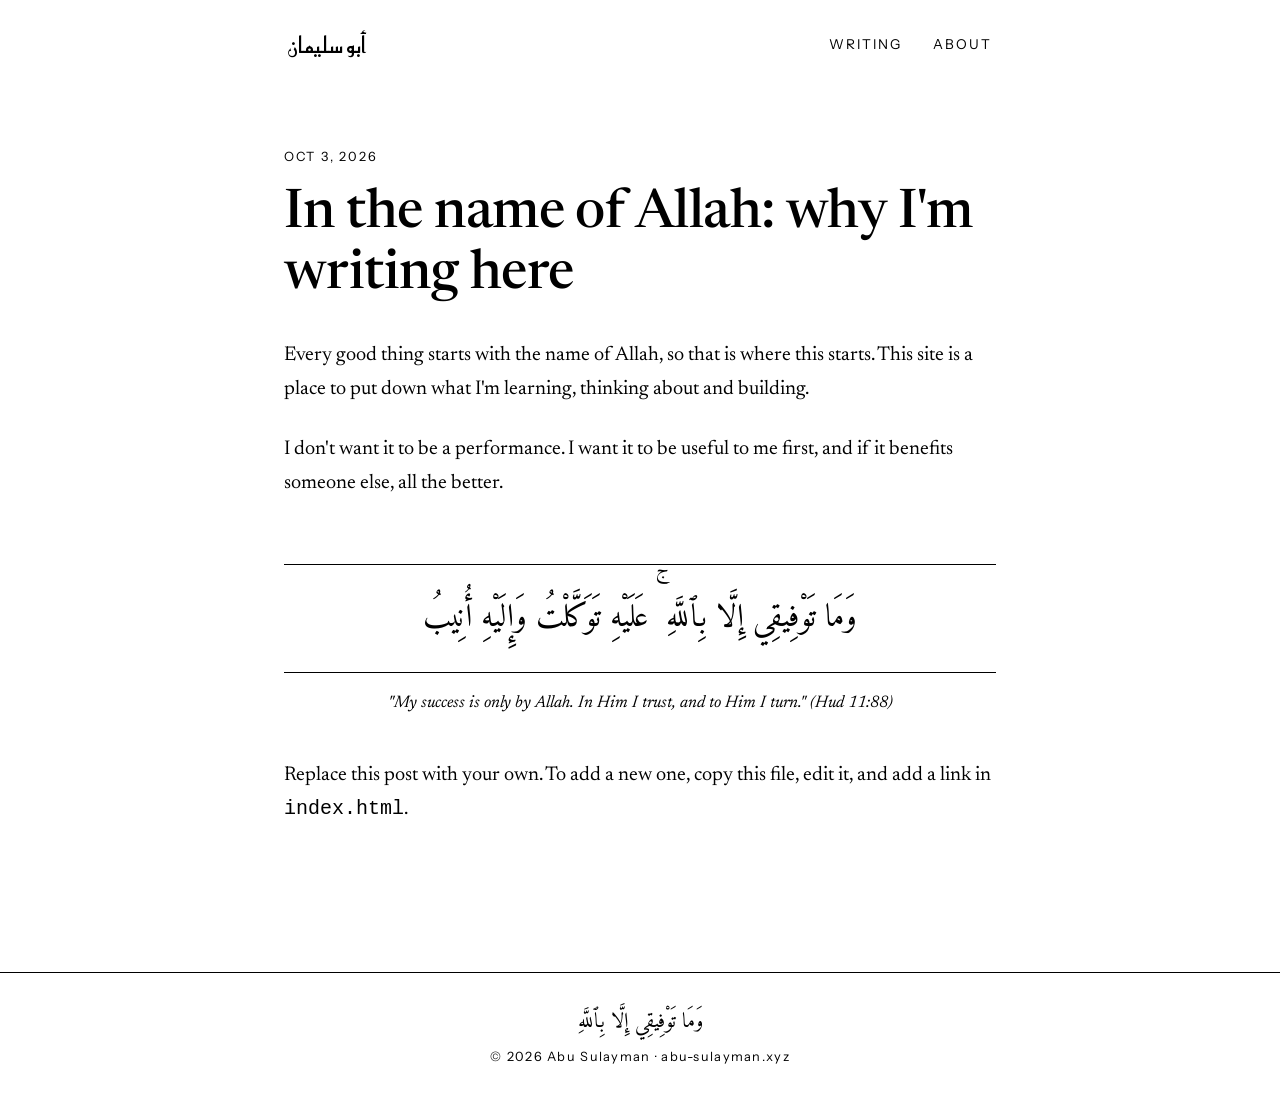
==== posts/bismillah.html @ ead011e1 "Initial site" ====
<!doctype html>
<html lang="en">
<head>
  <meta charset="utf-8">
  <meta name="viewport" content="width=device-width, initial-scale=1">
  <title>In the name of Allah: why I'm writing here · Abu Sulayman</title>
  <link rel="icon" href="../favicon.svg" type="image/svg+xml">
  <link rel="preconnect" href="https://fonts.googleapis.com">
  <link rel="preconnect" href="https://fonts.gstatic.com" crossorigin>
  <link href="https://fonts.googleapis.com/css2?family=Amiri:wght@400;700&family=Aref+Ruqaa:wght@400;700&family=Instrument+Sans:wght@400;500&family=Newsreader:ital,opsz,wght@0,6..72,400;0,6..72,500;1,6..72,400&family=Reem+Kufi:wght@400;700&display=swap" rel="stylesheet">
  <link rel="stylesheet" href="../style.css">
</head>
<body>
  <div class="wrap">
    <nav class="nav">
      <a class="brand" href="../">أبو سليمان</a>
      <ul>
        <li><a href="../#writing">Writing</a></li>
        <li><a href="../#about">About</a></li>
      </ul>
    </nav>
  </div>

  <main class="wrap">
    <article>
      <p class="meta">Oct 3, 2026</p>
      <h1>In the name of Allah: why I'm writing here</h1>

      <p>Every good thing starts with the name of Allah, so that is where this starts. This site is a place to put down what I'm learning, thinking about and building.</p>

      <p>I don't want it to be a performance. I want it to be useful to me first, and if it benefits someone else, all the better.</p>

      <p class="ayah" lang="ar">وَمَا تَوْفِيقِي إِلَّا بِٱللَّهِ ۚ عَلَيْهِ تَوَكَّلْتُ وَإِلَيْهِ أُنِيبُ</p>
      <p class="ayah-tr">"My success is only by Allah. In Him I trust, and to Him I turn." (Hud 11:88)</p>

      <p style="margin-top:2em">Replace this post with your own. To add a new one, copy this file, edit it, and add a link in <code>index.html</code>.</p>
    </article>
  </main>

  <footer>
    <span class="ar" lang="ar">وَمَا تَوْفِيقِي إِلَّا بِٱللَّهِ</span>
    © 2026 Abu Sulayman · abu-sulayman.xyz
  </footer>
</body>
</html>
---- style.css ----
:root {
  --ink: #000;
  --paper: #fff;
  --rule: 1px solid #000;
  --serif: "Newsreader", Georgia, serif;
  --sans: "Instrument Sans", system-ui, sans-serif;
  --kufi: "Reem Kufi", "Amiri", serif;
  --ruqaa: "Aref Ruqaa", "Amiri", serif;
  --naskh: "Amiri", serif;
}

* { box-sizing: border-box; margin: 0; padding: 0; }

html { background: var(--paper); color: var(--ink); }

body {
  font-family: var(--serif);
  font-size: 1.25rem;
  line-height: 1.7;
  background: var(--paper);
  color: var(--ink);
  -webkit-font-smoothing: antialiased;
}

a { color: inherit; text-decoration-thickness: 1px; text-underline-offset: 4px; }
a:hover { background: var(--ink); color: var(--paper); text-decoration: none; }

::selection { background: var(--ink); color: var(--paper); }

.wrap { max-width: 760px; margin: 0 auto; padding: 0 24px; }

/* ---------- nav ---------- */
.nav {
  display: flex; justify-content: space-between; align-items: center;
  padding: 24px 0; font-family: var(--sans); font-size: .85rem;
  letter-spacing: .14em; text-transform: uppercase;
}
.nav a { text-decoration: none; padding: 2px 4px; }
.nav .brand { font-family: var(--kufi); font-size: 1.4rem; letter-spacing: 0; text-transform: none; }
.nav ul { display: flex; gap: 24px; list-style: none; }

/* ---------- hero ---------- */
.hero {
  border-top: var(--rule); border-bottom: var(--rule);
  text-align: center; padding: 72px 24px 80px; position: relative;
}
.hero::before, .hero::after {
  content: ""; position: absolute; left: 0; right: 0; height: 5px;
  border-top: var(--rule); border-bottom: var(--rule);
}
.hero::before { top: 6px; }
.hero::after { bottom: 6px; }

.bismillah {
  font-family: var(--ruqaa); font-size: clamp(1.6rem, 4vw, 2.4rem);
  line-height: 1.6; margin-bottom: 40px;
}
.star { width: 64px; height: 64px; display: block; margin: 0 auto 28px; }
.name-ar {
  font-family: var(--kufi); font-weight: 700;
  font-size: clamp(4.5rem, 17vw, 11rem); line-height: 1.15;
}
.name-en {
  font-family: var(--sans); font-size: .9rem; letter-spacing: .5em;
  text-transform: uppercase; margin-top: 28px; padding-left: .5em;
}
.tagline {
  font-family: var(--naskh); font-size: 1.7rem; margin-top: 36px; line-height: 1.8;
}
.tagline small {
  display: block; font-family: var(--serif); font-style: italic;
  font-size: 1.05rem; margin-top: 2px;
}

/* ---------- sections ---------- */
section { padding: 72px 0 8px; }
.label {
  font-family: var(--sans); font-size: .75rem; letter-spacing: .25em;
  text-transform: uppercase; padding-bottom: 12px; border-bottom: var(--rule);
  display: flex; justify-content: space-between;
}
.label .ar { font-family: var(--naskh); font-size: 1.2rem; letter-spacing: 0; text-transform: none; }

.post-list { list-style: none; }
.post-list li { border-bottom: var(--rule); }
.post-list a {
  display: grid; grid-template-columns: 110px 1fr; gap: 24px;
  padding: 28px 8px; text-decoration: none;
}
.post-list time {
  font-family: var(--sans); font-size: .8rem; letter-spacing: .1em;
  text-transform: uppercase; padding-top: 8px;
}
.post-list h3 { font-size: 1.7rem; font-weight: 500; line-height: 1.25; }
.post-list p { font-size: 1.05rem; margin-top: 6px; }
.post-list a:hover time, .post-list a:hover h3, .post-list a:hover p { color: var(--paper); }

.about p + p { margin-top: 1em; }
.about { padding-top: 32px; }

/* ---------- article ---------- */
article { padding: 56px 0 24px; }
article .meta {
  font-family: var(--sans); font-size: .8rem; letter-spacing: .15em; text-transform: uppercase;
}
article h1 {
  font-size: clamp(2.2rem, 6vw, 3.4rem); font-weight: 500; line-height: 1.12;
  margin: 12px 0 32px; letter-spacing: -.01em;
}
article p { margin-bottom: 1.3em; }
article blockquote {
  border-left: 3px solid var(--ink); padding-left: 24px; margin: 2em 0; font-style: italic;
}
article .ayah {
  font-family: var(--naskh); font-size: 2rem; line-height: 2.1; text-align: center;
  direction: rtl; border-top: var(--rule); border-bottom: var(--rule);
  padding: 20px 0; margin: 2em 0 .5em;
}
article .ayah-tr { text-align: center; font-style: italic; font-size: 1.05rem; }

/* ---------- footer ---------- */
footer {
  margin-top: 96px; border-top: var(--rule); padding: 32px 0 48px;
  font-family: var(--sans); font-size: .8rem; letter-spacing: .1em; text-align: center;
}
footer .ar { font-family: var(--naskh); font-size: 1.3rem; letter-spacing: 0; display: block; margin-bottom: 6px; }

@media (max-width: 560px) {
  body { font-size: 1.12rem; }
  .post-list a { grid-template-columns: 1fr; gap: 4px; }
  .nav ul { gap: 12px; }
}
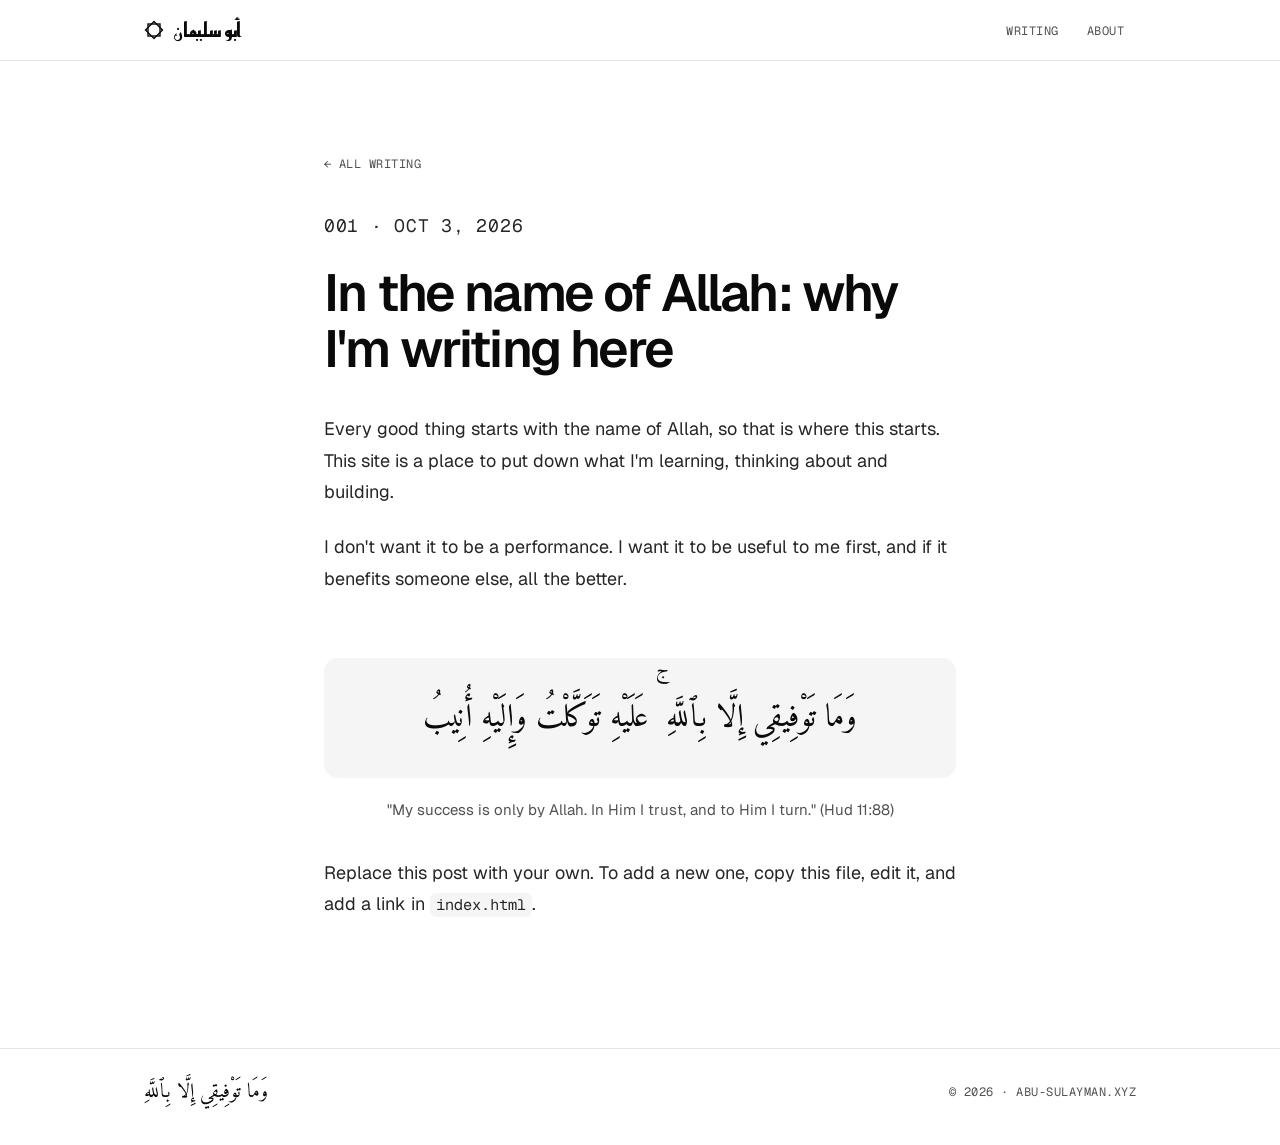
==== commit 36b33e12: "Redesign: modern layout and dot portrait in hero Co-Authored-By: Claude Opus 5.5 <noreply@anthropic." ====
--- a/posts/bismillah.html
+++ b/posts/bismillah.html
@@ -7,39 +7,46 @@
   <link rel="icon" href="../favicon.svg" type="image/svg+xml">
   <link rel="preconnect" href="https://fonts.googleapis.com">
   <link rel="preconnect" href="https://fonts.gstatic.com" crossorigin>
-  <link href="https://fonts.googleapis.com/css2?family=Amiri:wght@400;700&family=Aref+Ruqaa:wght@400;700&family=Instrument+Sans:wght@400;500&family=Newsreader:ital,opsz,wght@0,6..72,400;0,6..72,500;1,6..72,400&family=Reem+Kufi:wght@400;700&display=swap" rel="stylesheet">
+  <link href="https://fonts.googleapis.com/css2?family=Amiri:wght@400;700&family=Geist:wght@400;500;600&family=Geist+Mono:wght@400;500&family=Reem+Kufi:wght@400;700&display=swap" rel="stylesheet">
   <link rel="stylesheet" href="../style.css">
 </head>
 <body>
-  <div class="wrap">
-    <nav class="nav">
-      <a class="brand" href="../">أبو سليمان</a>
+  <nav class="nav">
+    <div class="wrap">
+      <a class="brand" href="../">
+        <svg viewBox="0 0 100 100" fill="none" stroke="currentColor" stroke-width="7" aria-hidden="true">
+          <rect x="20" y="20" width="60" height="60"/>
+          <rect x="20" y="20" width="60" height="60" transform="rotate(45 50 50)"/>
+        </svg>
+        <span class="ar" lang="ar">أبو سليمان</span>
+      </a>
       <ul>
         <li><a href="../#writing">Writing</a></li>
         <li><a href="../#about">About</a></li>
       </ul>
-    </nav>
-  </div>
+    </div>
+  </nav>
 
-  <main class="wrap">
-    <article>
-      <p class="meta">Oct 3, 2026</p>
-      <h1>In the name of Allah: why I'm writing here</h1>
+  <article class="article">
+    <a class="back mono" href="../#writing">← All writing</a>
+    <p class="mono">001 · Oct 3, 2026</p>
+    <h1>In the name of Allah: why I'm writing here</h1>
 
-      <p>Every good thing starts with the name of Allah, so that is where this starts. This site is a place to put down what I'm learning, thinking about and building.</p>
+    <p>Every good thing starts with the name of Allah, so that is where this starts. This site is a place to put down what I'm learning, thinking about and building.</p>
 
-      <p>I don't want it to be a performance. I want it to be useful to me first, and if it benefits someone else, all the better.</p>
+    <p>I don't want it to be a performance. I want it to be useful to me first, and if it benefits someone else, all the better.</p>
 
-      <p class="ayah" lang="ar">وَمَا تَوْفِيقِي إِلَّا بِٱللَّهِ ۚ عَلَيْهِ تَوَكَّلْتُ وَإِلَيْهِ أُنِيبُ</p>
-      <p class="ayah-tr">"My success is only by Allah. In Him I trust, and to Him I turn." (Hud 11:88)</p>
+    <p class="ayah" lang="ar" dir="rtl">وَمَا تَوْفِيقِي إِلَّا بِٱللَّهِ ۚ عَلَيْهِ تَوَكَّلْتُ وَإِلَيْهِ أُنِيبُ</p>
+    <p class="ayah-tr">"My success is only by Allah. In Him I trust, and to Him I turn." (Hud 11:88)</p>
 
-      <p style="margin-top:2em">Replace this post with your own. To add a new one, copy this file, edit it, and add a link in <code>index.html</code>.</p>
-    </article>
-  </main>
+    <p>Replace this post with your own. To add a new one, copy this file, edit it, and add a link in <code>index.html</code>.</p>
+  </article>
 
   <footer>
-    <span class="ar" lang="ar">وَمَا تَوْفِيقِي إِلَّا بِٱللَّهِ</span>
-    © 2026 Abu Sulayman · abu-sulayman.xyz
+    <div class="wrap">
+      <span class="ar" lang="ar">وَمَا تَوْفِيقِي إِلَّا بِٱللَّهِ</span>
+      <span class="mono">© 2026 · abu-sulayman.xyz</span>
+    </div>
   </footer>
 </body>
 </html>
--- a/style.css
+++ b/style.css
@@ -1,132 +1,198 @@
 :root {
-  --ink: #000;
+  --ink: #0a0a0a;
+  --ink-2: #525252;
+  --ink-3: #a3a3a3;
+  --line: #e5e5e5;
+  --wash: #f5f5f5;
   --paper: #fff;
-  --rule: 1px solid #000;
-  --serif: "Newsreader", Georgia, serif;
-  --sans: "Instrument Sans", system-ui, sans-serif;
+  --sans: "Geist", system-ui, -apple-system, sans-serif;
+  --mono: "Geist Mono", ui-monospace, monospace;
   --kufi: "Reem Kufi", "Amiri", serif;
   --ruqaa: "Aref Ruqaa", "Amiri", serif;
   --naskh: "Amiri", serif;
+  --radius: 14px;
 }
 
 * { box-sizing: border-box; margin: 0; padding: 0; }
 
-html { background: var(--paper); color: var(--ink); }
+html { background: var(--paper); color: var(--ink); scroll-behavior: smooth; }
 
 body {
-  font-family: var(--serif);
-  font-size: 1.25rem;
-  line-height: 1.7;
+  font-family: var(--sans);
+  font-size: 17px;
+  line-height: 1.6;
   background: var(--paper);
   color: var(--ink);
   -webkit-font-smoothing: antialiased;
+  text-rendering: optimizeLegibility;
 }
 
-a { color: inherit; text-decoration-thickness: 1px; text-underline-offset: 4px; }
-a:hover { background: var(--ink); color: var(--paper); text-decoration: none; }
-
+a { color: inherit; text-decoration: none; }
 ::selection { background: var(--ink); color: var(--paper); }
 
-.wrap { max-width: 760px; margin: 0 auto; padding: 0 24px; }
+.wrap { max-width: 1040px; margin: 0 auto; padding: 0 24px; }
+
+.mono {
+  font-family: var(--mono); font-size: 12px; letter-spacing: .04em;
+  text-transform: uppercase; color: var(--ink-2);
+}
 
 /* ---------- nav ---------- */
 .nav {
-  display: flex; justify-content: space-between; align-items: center;
-  padding: 24px 0; font-family: var(--sans); font-size: .85rem;
-  letter-spacing: .14em; text-transform: uppercase;
+  position: sticky; top: 0; z-index: 10;
+  background: rgba(255, 255, 255, .78);
+  backdrop-filter: saturate(180%) blur(14px);
+  -webkit-backdrop-filter: saturate(180%) blur(14px);
+  border-bottom: 1px solid var(--line);
 }
-.nav a { text-decoration: none; padding: 2px 4px; }
-.nav .brand { font-family: var(--kufi); font-size: 1.4rem; letter-spacing: 0; text-transform: none; }
-.nav ul { display: flex; gap: 24px; list-style: none; }
+.nav .wrap { display: flex; align-items: center; justify-content: space-between; height: 60px; }
+.brand { display: flex; align-items: center; gap: 10px; font-weight: 600; letter-spacing: -.01em; }
+.brand svg { width: 20px; height: 20px; }
+.brand .ar { font-family: var(--kufi); font-size: 20px; font-weight: 700; }
+.nav ul { display: flex; gap: 4px; list-style: none; }
+.nav ul a {
+  font-family: var(--mono); font-size: 12px; text-transform: uppercase; letter-spacing: .04em;
+  padding: 8px 12px; border-radius: 999px; color: var(--ink-2); transition: background .2s, color .2s;
+}
+.nav ul a:hover { background: var(--wash); color: var(--ink); }
 
 /* ---------- hero ---------- */
 .hero {
-  border-top: var(--rule); border-bottom: var(--rule);
-  text-align: center; padding: 72px 24px 80px; position: relative;
+  position: relative; border-bottom: 1px solid var(--line); overflow: hidden;
+  background-image: radial-gradient(var(--line) 1px, transparent 1px);
+  background-size: 22px 22px;
+  background-position: -11px -11px;
 }
-.hero::before, .hero::after {
-  content: ""; position: absolute; left: 0; right: 0; height: 5px;
-  border-top: var(--rule); border-bottom: var(--rule);
+.hero::after { /* fade the dot grid toward the bottom */
+  content: ""; position: absolute; inset: 0; pointer-events: none;
+  background: linear-gradient(to bottom, transparent 40%, var(--paper));
 }
-.hero::before { top: 6px; }
-.hero::after { bottom: 6px; }
-
+.hero .wrap {
+  position: relative; z-index: 1;
+  display: grid; grid-template-columns: 1fr minmax(0, 340px);
+  gap: clamp(20px, 5vw, 72px); align-items: center;
+  padding-top: clamp(40px, 9vw, 112px); padding-bottom: clamp(40px, 8vw, 96px);
+}
+.hero-text { min-width: 0; }
+.hero-text [dir="rtl"] { text-align: left; }
 .bismillah {
-  font-family: var(--ruqaa); font-size: clamp(1.6rem, 4vw, 2.4rem);
-  line-height: 1.6; margin-bottom: 40px;
+  font-family: var(--ruqaa); font-size: clamp(17px, 2.6vw, 26px);
+  line-height: 1.8; color: var(--ink-2);
 }
-.star { width: 64px; height: 64px; display: block; margin: 0 auto 28px; }
 .name-ar {
-  font-family: var(--kufi); font-weight: 700;
-  font-size: clamp(4.5rem, 17vw, 11rem); line-height: 1.15;
+  font-family: var(--kufi); font-weight: 700; line-height: 1.1;
+  font-size: clamp(52px, 13vw, 132px); letter-spacing: 0; margin: 16px 0 10px;
 }
 .name-en {
-  font-family: var(--sans); font-size: .9rem; letter-spacing: .5em;
-  text-transform: uppercase; margin-top: 28px; padding-left: .5em;
+  font-size: clamp(15px, 2.4vw, 22px); font-weight: 500; letter-spacing: -.02em;
 }
-.tagline {
-  font-family: var(--naskh); font-size: 1.7rem; margin-top: 36px; line-height: 1.8;
+.intro {
+  color: var(--ink-2); max-width: 30ch; margin-top: 14px;
+  font-size: clamp(14px, 1.9vw, 18px); line-height: 1.55;
 }
-.tagline small {
-  display: block; font-family: var(--serif); font-style: italic;
-  font-size: 1.05rem; margin-top: 2px;
+.cta { display: flex; flex-wrap: wrap; gap: 10px; margin-top: 28px; }
+.btn {
+  display: inline-flex; align-items: center; gap: 8px; height: 42px; padding: 0 18px;
+  border-radius: 999px; font-size: 14px; font-weight: 500;
+  border: 1px solid var(--ink); transition: transform .2s, background .2s, color .2s;
+}
+.btn-solid { background: var(--ink); color: var(--paper); }
+.btn-ghost { background: var(--paper); }
+.btn:hover { transform: translateY(-1px); }
+.btn-ghost:hover { background: var(--ink); color: var(--paper); }
+.btn .arrow { transition: transform .2s; }
+.btn:hover .arrow { transform: translateX(3px); }
+
+.portrait { margin: 0; justify-self: end; width: 100%; }
+.portrait .frame {
+  background: var(--paper); border: 1px solid var(--line); border-radius: var(--radius);
+  padding: 18px 18px 0; overflow: hidden;
+  box-shadow: 0 1px 2px rgba(0,0,0,.04), 0 12px 40px -12px rgba(0,0,0,.12);
+}
+.portrait img {
+  display: block; width: 100%; height: auto;
+  animation: reveal 1.4s cubic-bezier(.2,.7,.2,1) both .15s;
+}
+.portrait figcaption { display: flex; justify-content: space-between; margin-top: 10px; }
+
+@keyframes reveal {
+  from { clip-path: inset(0 0 100% 0); opacity: .2; }
+  to   { clip-path: inset(0 0 0 0); opacity: 1; }
 }
 
 /* ---------- sections ---------- */
-section { padding: 72px 0 8px; }
-.label {
-  font-family: var(--sans); font-size: .75rem; letter-spacing: .25em;
-  text-transform: uppercase; padding-bottom: 12px; border-bottom: var(--rule);
-  display: flex; justify-content: space-between;
+section { padding: clamp(56px, 9vw, 96px) 0 0; }
+.section-head {
+  display: flex; align-items: baseline; justify-content: space-between;
+  padding-bottom: 16px; border-bottom: 1px solid var(--line);
 }
-.label .ar { font-family: var(--naskh); font-size: 1.2rem; letter-spacing: 0; text-transform: none; }
+.section-head h2 { font-size: clamp(24px, 3.4vw, 32px); font-weight: 600; letter-spacing: -.03em; }
+.section-head .ar { font-family: var(--naskh); font-size: 22px; color: var(--ink-3); }
 
-.post-list { list-style: none; }
-.post-list li { border-bottom: var(--rule); }
-.post-list a {
-  display: grid; grid-template-columns: 110px 1fr; gap: 24px;
-  padding: 28px 8px; text-decoration: none;
+.posts { list-style: none; }
+.posts li { border-bottom: 1px solid var(--line); }
+.posts a {
+  display: grid; grid-template-columns: 56px 1fr auto; gap: 20px; align-items: center;
+  padding: 24px 12px; margin: 0 -12px; border-radius: 10px; transition: background .2s;
 }
-.post-list time {
-  font-family: var(--sans); font-size: .8rem; letter-spacing: .1em;
-  text-transform: uppercase; padding-top: 8px;
+.posts a:hover { background: var(--wash); }
+.posts .num { font-family: var(--mono); font-size: 12px; color: var(--ink-3); }
+.posts h3 { font-size: clamp(18px, 2.4vw, 22px); font-weight: 500; letter-spacing: -.02em; line-height: 1.3; }
+.posts p { color: var(--ink-2); font-size: 15px; margin-top: 4px; }
+.posts .side { display: flex; align-items: center; gap: 16px; white-space: nowrap; }
+.posts .go {
+  width: 32px; height: 32px; display: grid; place-items: center; border-radius: 999px;
+  border: 1px solid var(--line); transition: transform .2s, background .2s, color .2s, border-color .2s;
 }
-.post-list h3 { font-size: 1.7rem; font-weight: 500; line-height: 1.25; }
-.post-list p { font-size: 1.05rem; margin-top: 6px; }
-.post-list a:hover time, .post-list a:hover h3, .post-list a:hover p { color: var(--paper); }
+.posts a:hover .go { background: var(--ink); color: var(--paper); border-color: var(--ink); transform: rotate(-45deg); }
 
-.about p + p { margin-top: 1em; }
-.about { padding-top: 32px; }
+.about-grid {
+  display: grid; grid-template-columns: 1fr 1.6fr; gap: 40px; padding-top: 28px;
+}
+.about-grid p { font-size: clamp(17px, 2.2vw, 20px); line-height: 1.6; letter-spacing: -.01em; }
+.about-grid p + p { margin-top: 1em; color: var(--ink-2); }
 
 /* ---------- article ---------- */
-article { padding: 56px 0 24px; }
-article .meta {
-  font-family: var(--sans); font-size: .8rem; letter-spacing: .15em; text-transform: uppercase;
+.article { max-width: 680px; margin: 0 auto; padding: clamp(40px, 8vw, 88px) 24px 0; }
+.back { display: inline-flex; gap: 6px; margin-bottom: 36px; }
+.back:hover { color: var(--ink); }
+.article h1 {
+  font-size: clamp(32px, 6vw, 52px); font-weight: 600; letter-spacing: -.035em;
+  line-height: 1.08; margin: 12px 0 36px;
 }
-article h1 {
-  font-size: clamp(2.2rem, 6vw, 3.4rem); font-weight: 500; line-height: 1.12;
-  margin: 12px 0 32px; letter-spacing: -.01em;
+.article p { font-size: 18px; line-height: 1.75; margin-bottom: 1.3em; color: #262626; }
+.article .ayah {
+  font-family: var(--naskh); font-size: clamp(24px, 4vw, 32px); line-height: 2; text-align: center;
+  color: var(--ink); background: var(--wash); border-radius: var(--radius);
+  padding: 28px 20px; margin: 2em 0 .6em;
 }
-article p { margin-bottom: 1.3em; }
-article blockquote {
-  border-left: 3px solid var(--ink); padding-left: 24px; margin: 2em 0; font-style: italic;
-}
-article .ayah {
-  font-family: var(--naskh); font-size: 2rem; line-height: 2.1; text-align: center;
-  direction: rtl; border-top: var(--rule); border-bottom: var(--rule);
-  padding: 20px 0; margin: 2em 0 .5em;
-}
-article .ayah-tr { text-align: center; font-style: italic; font-size: 1.05rem; }
+.article .ayah-tr { text-align: center; font-size: 15px; color: var(--ink-2); margin-bottom: 2.2em; }
+.article code { font-family: var(--mono); font-size: .85em; background: var(--wash); padding: 2px 6px; border-radius: 6px; }
 
 /* ---------- footer ---------- */
-footer {
-  margin-top: 96px; border-top: var(--rule); padding: 32px 0 48px;
-  font-family: var(--sans); font-size: .8rem; letter-spacing: .1em; text-align: center;
+footer { margin-top: clamp(72px, 10vw, 128px); border-top: 1px solid var(--line); }
+footer .wrap {
+  display: flex; justify-content: space-between; align-items: center; gap: 16px;
+  padding-top: 28px; padding-bottom: 36px; flex-wrap: wrap;
 }
-footer .ar { font-family: var(--naskh); font-size: 1.3rem; letter-spacing: 0; display: block; margin-bottom: 6px; }
+footer .ar { font-family: var(--naskh); font-size: 20px; }
 
-@media (max-width: 560px) {
-  body { font-size: 1.12rem; }
-  .post-list a { grid-template-columns: 1fr; gap: 4px; }
-  .nav ul { gap: 12px; }
+/* ---------- mobile: portrait stays on the side ---------- */
+@media (max-width: 640px) {
+  .wrap { padding: 0 16px; }
+  .hero .wrap { grid-template-columns: 1fr 38%; gap: 16px; }
+  .portrait .frame { padding: 8px 8px 0; border-radius: 10px; }
+  .portrait figcaption { display: none; }
+  .cta { margin-top: 20px; }
+  .btn { height: 38px; padding: 0 14px; font-size: 13px; }
+  .btn-ghost { display: none; }
+  .nav ul a { padding: 8px 8px; }
+  .posts a { grid-template-columns: 1fr auto; gap: 12px; }
+  .posts .num, .posts time { display: none; }
+  .about-grid { grid-template-columns: 1fr; gap: 12px; }
 }
+
+@media (prefers-reduced-motion: reduce) {
+  * { animation: none !important; transition: none !important; }
+  html { scroll-behavior: auto; }
+}
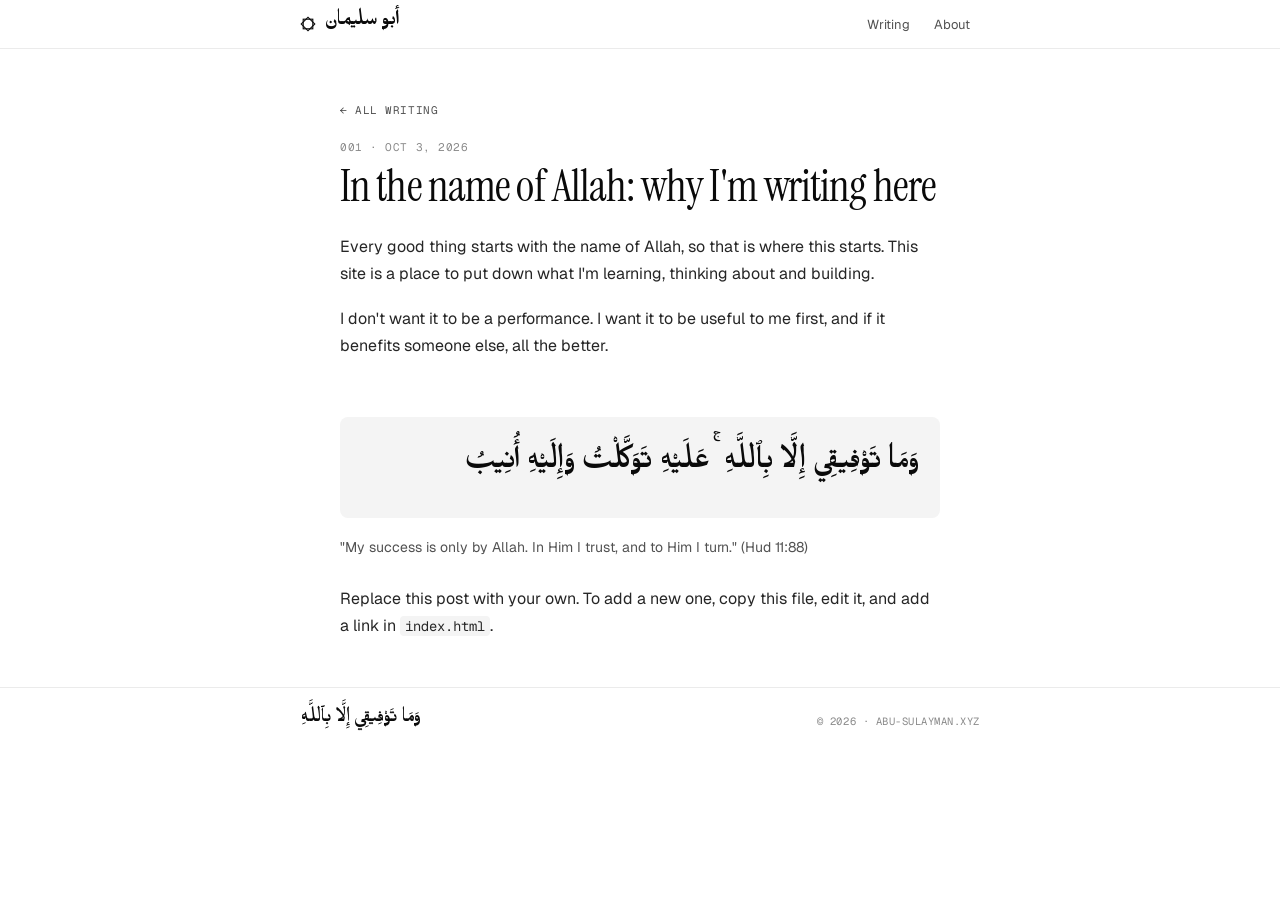
==== commit 92b031eb: "Use Katibeh (Thuluth-style calligraphy) for all Arabic text Co-Authored-By: Claude Opus 5.5 (1M cont" ====
--- a/posts/bismillah.html
+++ b/posts/bismillah.html
@@ -7,7 +7,7 @@
   <link rel="icon" href="../favicon.svg" type="image/svg+xml">
   <link rel="preconnect" href="https://fonts.googleapis.com">
   <link rel="preconnect" href="https://fonts.gstatic.com" crossorigin>
-  <link href="https://fonts.googleapis.com/css2?family=Amiri:wght@400;700&family=Geist:wght@400;500;600&family=Geist+Mono:wght@400;500&family=Reem+Kufi:wght@400;700&display=swap" rel="stylesheet">
+  <link href="https://fonts.googleapis.com/css2?family=Geist:wght@400;500;600&family=Geist+Mono:wght@400;500&family=Instrument+Serif:ital@0;1&family=Katibeh&display=swap" rel="stylesheet">
   <link rel="stylesheet" href="../style.css">
 </head>
 <body>
@@ -48,5 +48,6 @@
       <span class="mono">© 2026 · abu-sulayman.xyz</span>
     </div>
   </footer>
+  <script src="../player.js" data-persist></script>
 </body>
 </html>
--- a/style.css
+++ b/style.css
@@ -1,25 +1,33 @@
+/* Dev Journal design system: one calm reading column, soft grey surfaces, 8px corners, 15px text. */
 :root {
   --ink: #0a0a0a;
   --ink-2: #525252;
-  --ink-3: #a3a3a3;
-  --line: #e5e5e5;
-  --wash: #f5f5f5;
+  --ink-3: #8a8a8a;
+  --line: #ebebeb;
+  --wash: #f4f4f4;
   --paper: #fff;
   --sans: "Geist", system-ui, -apple-system, sans-serif;
   --mono: "Geist Mono", ui-monospace, monospace;
-  --kufi: "Reem Kufi", "Amiri", serif;
-  --ruqaa: "Aref Ruqaa", "Amiri", serif;
-  --naskh: "Amiri", serif;
-  --radius: 14px;
+  --thuluth: "Katibeh", "Amiri", serif; /* Arabic calligraphic face, Thuluth style */
+  --serif: "Instrument Serif", Georgia, serif;
+  
+  --radius: 8px;
+  --col: 720px;
+  --nav-h: 49px;
+  --qp-h: 48px;
 }
 
 * { box-sizing: border-box; margin: 0; padding: 0; }
 
-html { background: var(--paper); color: var(--ink); scroll-behavior: smooth; }
+html {
+  background: var(--paper); color: var(--ink); scroll-behavior: smooth;
+  scroll-padding-top: calc(var(--nav-h) + 12px); /* anchors land below the sticky nav */
+}
+html.qp-on { scroll-padding-top: calc(var(--qp-h) + var(--nav-h) + 12px); }
 
 body {
   font-family: var(--sans);
-  font-size: 17px;
+  font-size: 15px;
   line-height: 1.6;
   background: var(--paper);
   color: var(--ink);
@@ -29,167 +37,198 @@
 
 a { color: inherit; text-decoration: none; }
 ::selection { background: var(--ink); color: var(--paper); }
-
-.wrap { max-width: 1040px; margin: 0 auto; padding: 0 24px; }
+:focus-visible { outline: 2px solid var(--ink); outline-offset: 2px; }
+
+.wrap { max-width: var(--col); margin: 0 auto; padding: 0 20px; }
 
 .mono {
-  font-family: var(--mono); font-size: 12px; letter-spacing: .04em;
+  font-family: var(--mono); font-size: 11px; letter-spacing: .05em;
   text-transform: uppercase; color: var(--ink-2);
 }
 
 /* ---------- nav ---------- */
+/* hover styles are gated on (hover: hover) so taps on phones don't leave them stuck on */
 .nav {
   position: sticky; top: 0; z-index: 10;
-  background: rgba(255, 255, 255, .78);
+  background: rgba(255, 255, 255, .92);
   backdrop-filter: saturate(180%) blur(14px);
   -webkit-backdrop-filter: saturate(180%) blur(14px);
   border-bottom: 1px solid var(--line);
 }
-.nav .wrap { display: flex; align-items: center; justify-content: space-between; height: 60px; }
-.brand { display: flex; align-items: center; gap: 10px; font-weight: 600; letter-spacing: -.01em; }
-.brand svg { width: 20px; height: 20px; }
-.brand .ar { font-family: var(--kufi); font-size: 20px; font-weight: 700; }
+.nav .wrap { display: flex; align-items: center; justify-content: space-between; height: 48px; }
+.brand { display: flex; align-items: center; gap: 8px; font-weight: 600; letter-spacing: -.01em; }
+.brand svg { width: 16px; height: 16px; }
+.brand .ar { font-family: var(--thuluth); font-size: 24px; font-weight: 400; line-height: 1; }
 .nav ul { display: flex; gap: 4px; list-style: none; }
-.nav ul a {
-  font-family: var(--mono); font-size: 12px; text-transform: uppercase; letter-spacing: .04em;
-  padding: 8px 12px; border-radius: 999px; color: var(--ink-2); transition: background .2s, color .2s;
-}
-.nav ul a:hover { background: var(--wash); color: var(--ink); }
+.nav ul a { font-size: 13px; padding: 5px 10px; border-radius: var(--radius); color: var(--ink-2); transition: background .15s, color .15s; }
+@media (hover: hover) { .nav ul a:hover { background: var(--wash); color: var(--ink); } }
 
 /* ---------- hero ---------- */
-.hero {
-  position: relative; border-bottom: 1px solid var(--line); overflow: hidden;
-  background-image: radial-gradient(var(--line) 1px, transparent 1px);
-  background-size: 22px 22px;
-  background-position: -11px -11px;
-}
-.hero::after { /* fade the dot grid toward the bottom */
-  content: ""; position: absolute; inset: 0; pointer-events: none;
-  background: linear-gradient(to bottom, transparent 40%, var(--paper));
-}
-.hero .wrap {
-  position: relative; z-index: 1;
-  display: grid; grid-template-columns: 1fr minmax(0, 340px);
-  gap: clamp(20px, 5vw, 72px); align-items: center;
-  padding-top: clamp(40px, 9vw, 112px); padding-bottom: clamp(40px, 8vw, 96px);
-}
-.hero-text { min-width: 0; }
-.hero-text [dir="rtl"] { text-align: left; }
-.bismillah {
-  font-family: var(--ruqaa); font-size: clamp(17px, 2.6vw, 26px);
-  line-height: 1.8; color: var(--ink-2);
-}
-.name-ar {
-  font-family: var(--kufi); font-weight: 700; line-height: 1.1;
-  font-size: clamp(52px, 13vw, 132px); letter-spacing: 0; margin: 16px 0 10px;
-}
-.name-en {
-  font-size: clamp(15px, 2.4vw, 22px); font-weight: 500; letter-spacing: -.02em;
-}
-.intro {
-  color: var(--ink-2); max-width: 30ch; margin-top: 14px;
-  font-size: clamp(14px, 1.9vw, 18px); line-height: 1.55;
-}
-.cta { display: flex; flex-wrap: wrap; gap: 10px; margin-top: 28px; }
-.btn {
-  display: inline-flex; align-items: center; gap: 8px; height: 42px; padding: 0 18px;
-  border-radius: 999px; font-size: 14px; font-weight: 500;
-  border: 1px solid var(--ink); transition: transform .2s, background .2s, color .2s;
-}
-.btn-solid { background: var(--ink); color: var(--paper); }
-.btn-ghost { background: var(--paper); }
-.btn:hover { transform: translateY(-1px); }
-.btn-ghost:hover { background: var(--ink); color: var(--paper); }
-.btn .arrow { transition: transform .2s; }
-.btn:hover .arrow { transform: translateX(3px); }
-
-.portrait { margin: 0; justify-self: end; width: 100%; }
-.portrait .frame {
-  background: var(--paper); border: 1px solid var(--line); border-radius: var(--radius);
-  padding: 18px 18px 0; overflow: hidden;
-  box-shadow: 0 1px 2px rgba(0,0,0,.04), 0 12px 40px -12px rgba(0,0,0,.12);
-}
-.portrait img {
-  display: block; width: 100%; height: auto;
-  animation: reveal 1.4s cubic-bezier(.2,.7,.2,1) both .15s;
-}
-.portrait figcaption { display: flex; justify-content: space-between; margin-top: 10px; }
-
-@keyframes reveal {
-  from { clip-path: inset(0 0 100% 0); opacity: .2; }
-  to   { clip-path: inset(0 0 0 0); opacity: 1; }
-}
+.hero .wrap { padding-top: clamp(28px, 6vw, 48px); padding-bottom: 28px; }
+.kicker {
+  display: flex; justify-content: space-between; align-items: baseline; gap: 16px;
+  padding-bottom: 10px; border-bottom: 1px solid var(--line);
+}
+.kicker .bismillah {
+  font-family: var(--thuluth); font-size: 21px; text-transform: none; letter-spacing: 0;
+  color: var(--ink-2); line-height: 1;
+}
+.headline {
+  font-family: var(--serif); font-weight: 400;
+  font-size: clamp(36px, 6.4vw, 52px); line-height: 1.04; letter-spacing: -.02em;
+  max-width: 20ch; margin: clamp(22px, 4vw, 32px) 0 28px; text-wrap: balance;
+}
+.headline em { font-style: italic; color: var(--ink-2); }
+
+.widgets { display: grid; gap: 12px; }
+.card { border-radius: var(--radius); padding: 14px 16px; background: var(--wash); min-width: 0; }
+.card-head { display: flex; justify-content: space-between; align-items: baseline; gap: 12px; }
+
+.card-byline { display: flex; align-items: center; justify-content: space-between; gap: 16px; flex-wrap: wrap; background: none; padding: 0; }
+.byline { display: flex; align-items: center; gap: 14px; }
+.avatar { width: 72px; height: 72px; flex: none; border-radius: var(--radius); overflow: hidden; background: var(--wash); }
+.avatar svg { display: block; width: 100%; height: 100%; animation: fade-in .9s ease-out both; }
+.byline-name { font-weight: 500; letter-spacing: -.01em; line-height: 1.3; }
+.byline-name .ar { font-family: var(--thuluth); font-size: 19px; color: var(--ink-3); margin-left: 6px; }
+.byline-meta { font-size: 10.5px; color: var(--ink-3); margin-top: 2px; }
+.link-arrow { font-size: 14px; font-weight: 500; border-bottom: 1px solid var(--ink); padding-bottom: 1px; }
+.link-arrow span { display: inline-block; transition: transform .2s; }
+@media (hover: hover) { .link-arrow:hover span { transform: translateX(3px); } }
+
+.card-quran { display: flex; flex-direction: column; gap: 12px; }
+.quran-btn {
+  display: flex; align-items: center; gap: 12px; width: 100%; padding: 0;
+  background: none; border: 0; font: inherit; color: var(--ink); text-align: left; cursor: pointer;
+}
+.ring-wrap { position: relative; width: 44px; height: 44px; flex: none; }
+.ring { display: block; width: 100%; height: 100%; transform: rotate(-90deg); }
+.ring-bg, .ring-fill { fill: none; stroke-width: 2.5; }
+.ring-bg { stroke: var(--line); }
+.ring-fill {
+  stroke: var(--ink); stroke-linecap: round;
+  stroke-dasharray: 100; stroke-dashoffset: 100; transition: stroke-dashoffset .4s linear;
+}
+.quran-icon {
+  position: absolute; inset: 8px; border-radius: 50%; display: grid; place-items: center;
+  background: var(--ink); color: var(--paper);
+}
+.quran-icon svg { width: 11px; height: 11px; margin-left: 2px; }
+.quran-label { display: flex; flex-direction: column; line-height: 1.25; min-width: 0; }
+.quran-title { font-size: 15px; font-weight: 500; overflow: hidden; text-overflow: ellipsis; white-space: nowrap; }
+.quran-sub { font-size: 10px; color: var(--ink-2); margin-top: 3px; }
+.i-bars { display: none; gap: 2px; align-items: end; height: 11px; }
+.i-bars i { width: 2px; height: 100%; background: currentColor; border-radius: 1px; animation: bar 1s ease-in-out infinite; transform-origin: bottom; }
+.i-bars i:nth-child(2) { animation-delay: -.4s; }
+.i-bars i:nth-child(3) { animation-delay: -.7s; }
+.quran-btn[aria-pressed="true"] .i-play { display: none; }
+.quran-btn[aria-pressed="true"] .i-bars { display: flex; }
+@keyframes bar { 0%, 100% { transform: scaleY(.35); } 50% { transform: scaleY(1); } }
+@keyframes fade-in { from { opacity: 0; } to { opacity: 1; } }
+
+/* one dot per surah: filled once reached, the current one ringed */
+.dots { display: grid; grid-template-columns: repeat(38, 1fr); gap: 3px; }
+.dots i { display: block; aspect-ratio: 1; border-radius: 50%; background: #dcdcdc; }
+.dots i.on { background: var(--ink); }
+.dots i.cur { box-shadow: 0 0 0 1.5px var(--wash), 0 0 0 2.5px var(--ink); }
+
+/* ---------- sticky Quran player: a slim dark bar above the nav ---------- */
+.qp {
+  position: fixed; top: 0; left: 0; right: 0; z-index: 20; height: var(--qp-h);
+  background: var(--ink); color: var(--paper); transform: translateY(-100%); transition: transform .3s ease;
+}
+html.qp-on .qp { transform: none; }
+html.qp-on body { padding-top: var(--qp-h); }
+html.qp-on .nav { top: var(--qp-h); }
+.qp-in { height: 100%; display: flex; align-items: center; gap: 10px; }
+.qp-play {
+  position: relative; flex: none; width: 36px; height: 36px; padding: 0;
+  display: grid; place-items: center; background: none; border: 0; cursor: pointer; color: var(--ink);
+}
+.qp-play .ring { position: absolute; inset: 0; }
+.qp .ring-bg { stroke: rgba(255, 255, 255, .22); }
+.qp .ring-fill { stroke: var(--paper); }
+.qp-disc { position: absolute; inset: 6px; border-radius: 50%; background: var(--paper); }
+.qp-play .i-play, .qp-play .i-pause { position: relative; width: 11px; height: 11px; }
+.qp-play .i-pause, .qp.playing .qp-play .i-play { display: none; }
+.qp.playing .qp-play .i-pause { display: block; }
+.qp-play .i-play { margin-left: 2px; }
+.qp-meta {
+  flex: 1; min-width: 0; display: flex; align-items: baseline; gap: 10px;
+  white-space: nowrap; overflow: hidden; cursor: pointer;
+}
+.qp-title { font-size: 13px; font-weight: 500; overflow: hidden; text-overflow: ellipsis; }
+.qp-sub { font-family: var(--mono); font-size: 10px; letter-spacing: .05em; text-transform: uppercase; color: #a3a3a3; }
+.qp-time { font-family: var(--mono); font-size: 11px; color: #a3a3a3; font-variant-numeric: tabular-nums; }
+.qp-ctl {
+  flex: none; width: 30px; height: 30px; display: grid; place-items: center; cursor: pointer;
+  background: none; border: 0; border-radius: 50%; color: var(--paper); transition: background .15s;
+}
+.qp-ctl svg { width: 13px; height: 13px; }
+@media (hover: hover) { .qp-ctl:hover { background: rgba(255, 255, 255, .14); } }
 
 /* ---------- sections ---------- */
-section { padding: clamp(56px, 9vw, 96px) 0 0; }
+section { padding: 28px 0 0; }
 .section-head {
   display: flex; align-items: baseline; justify-content: space-between;
-  padding-bottom: 16px; border-bottom: 1px solid var(--line);
-}
-.section-head h2 { font-size: clamp(24px, 3.4vw, 32px); font-weight: 600; letter-spacing: -.03em; }
-.section-head .ar { font-family: var(--naskh); font-size: 22px; color: var(--ink-3); }
+  padding-bottom: 8px; border-bottom: 1px solid var(--line);
+}
+.section-head h2 { font: 500 11px var(--mono); letter-spacing: .06em; text-transform: uppercase; color: var(--ink-3); }
+.section-head .ar { font-family: var(--thuluth); font-size: 24px; color: var(--ink-3); line-height: 1; }
 
 .posts { list-style: none; }
 .posts li { border-bottom: 1px solid var(--line); }
 .posts a {
-  display: grid; grid-template-columns: 56px 1fr auto; gap: 20px; align-items: center;
-  padding: 24px 12px; margin: 0 -12px; border-radius: 10px; transition: background .2s;
-}
-.posts a:hover { background: var(--wash); }
-.posts .num { font-family: var(--mono); font-size: 12px; color: var(--ink-3); }
-.posts h3 { font-size: clamp(18px, 2.4vw, 22px); font-weight: 500; letter-spacing: -.02em; line-height: 1.3; }
-.posts p { color: var(--ink-2); font-size: 15px; margin-top: 4px; }
-.posts .side { display: flex; align-items: center; gap: 16px; white-space: nowrap; }
-.posts .go {
-  width: 32px; height: 32px; display: grid; place-items: center; border-radius: 999px;
-  border: 1px solid var(--line); transition: transform .2s, background .2s, color .2s, border-color .2s;
-}
-.posts a:hover .go { background: var(--ink); color: var(--paper); border-color: var(--ink); transform: rotate(-45deg); }
-
-.about-grid {
-  display: grid; grid-template-columns: 1fr 1.6fr; gap: 40px; padding-top: 28px;
-}
-.about-grid p { font-size: clamp(17px, 2.2vw, 20px); line-height: 1.6; letter-spacing: -.01em; }
-.about-grid p + p { margin-top: 1em; color: var(--ink-2); }
+  display: grid; grid-template-columns: 40px 1fr auto; gap: 12px; align-items: baseline;
+  padding: 16px 10px; margin: 0 -10px; border-radius: var(--radius); transition: background .15s;
+}
+@media (hover: hover) { .posts a:hover { background: var(--wash); } }
+.posts .num { font-family: var(--mono); font-size: 11px; color: var(--ink-3); }
+.posts h3 { font-size: 16px; font-weight: 500; letter-spacing: -.01em; line-height: 1.35; }
+.posts p { color: var(--ink-2); font-size: 14px; margin-top: 2px; }
+.posts .side { display: flex; align-items: baseline; gap: 10px; white-space: nowrap; }
+.posts .go { color: var(--ink-3); transition: transform .15s, color .15s; }
+@media (hover: hover) { .posts a:hover .go { color: var(--ink); transform: translateX(3px); } }
+
+.about-grid { display: grid; gap: 6px; padding-top: 14px; }
+.about-grid > p.mono { color: var(--ink-3); font-size: 11px; line-height: 1.4; }
+.about-grid p { font-size: 15px; line-height: 1.65; color: var(--ink-2); }
+.about-grid p + p { margin-top: .8em; }
 
 /* ---------- article ---------- */
-.article { max-width: 680px; margin: 0 auto; padding: clamp(40px, 8vw, 88px) 24px 0; }
-.back { display: inline-flex; gap: 6px; margin-bottom: 36px; }
-.back:hover { color: var(--ink); }
+.article { max-width: 640px; margin: 0 auto; padding: clamp(28px, 6vw, 48px) 20px 0; }
+.back { display: inline-flex; gap: 6px; margin-bottom: 20px; }
+@media (hover: hover) { .back:hover { color: var(--ink); } }
 .article h1 {
-  font-size: clamp(32px, 6vw, 52px); font-weight: 600; letter-spacing: -.035em;
-  line-height: 1.08; margin: 12px 0 36px;
-}
-.article p { font-size: 18px; line-height: 1.75; margin-bottom: 1.3em; color: #262626; }
+  font-family: var(--serif); font-size: clamp(34px, 6vw, 44px); font-weight: 400; letter-spacing: -.02em;
+  line-height: 1.05; margin: 8px 0 24px; text-wrap: balance;
+}
+.article p { font-size: 16px; line-height: 1.7; margin-bottom: 1.1em; color: #262626; }
+.article p.mono { font-size: 11px; line-height: 1.4; margin: 0; color: var(--ink-3); }
 .article .ayah {
-  font-family: var(--naskh); font-size: clamp(24px, 4vw, 32px); line-height: 2; text-align: center;
+  font-family: var(--thuluth); font-size: clamp(28px, 5vw, 36px); line-height: 1.8; text-align: right;
   color: var(--ink); background: var(--wash); border-radius: var(--radius);
-  padding: 28px 20px; margin: 2em 0 .6em;
-}
-.article .ayah-tr { text-align: center; font-size: 15px; color: var(--ink-2); margin-bottom: 2.2em; }
-.article code { font-family: var(--mono); font-size: .85em; background: var(--wash); padding: 2px 6px; border-radius: 6px; }
+  padding: 18px 20px; margin: 1.6em 0 .5em;
+}
+.article .ayah-tr { font-size: 14px; color: var(--ink-2); margin-bottom: 1.8em; }
+.article code { font-family: var(--mono); font-size: .86em; background: var(--wash); padding: 1px 5px; border-radius: 4px; }
 
 /* ---------- footer ---------- */
-footer { margin-top: clamp(72px, 10vw, 128px); border-top: 1px solid var(--line); }
+footer { margin-top: 48px; border-top: 1px solid var(--line); }
 footer .wrap {
-  display: flex; justify-content: space-between; align-items: center; gap: 16px;
-  padding-top: 28px; padding-bottom: 36px; flex-wrap: wrap;
-}
-footer .ar { font-family: var(--naskh); font-size: 20px; }
-
-/* ---------- mobile: portrait stays on the side ---------- */
+  display: flex; justify-content: space-between; align-items: center; gap: 12px;
+  padding-top: 16px; padding-bottom: 20px; flex-wrap: wrap;
+}
+footer .ar { font-family: var(--thuluth); font-size: 22px; }
+footer .mono { color: var(--ink-3); font-size: 10.5px; }
+
+/* ---------- mobile ---------- */
 @media (max-width: 640px) {
-  .wrap { padding: 0 16px; }
-  .hero .wrap { grid-template-columns: 1fr 38%; gap: 16px; }
-  .portrait .frame { padding: 8px 8px 0; border-radius: 10px; }
-  .portrait figcaption { display: none; }
-  .cta { margin-top: 20px; }
-  .btn { height: 38px; padding: 0 14px; font-size: 13px; }
-  .btn-ghost { display: none; }
-  .nav ul a { padding: 8px 8px; }
-  .posts a { grid-template-columns: 1fr auto; gap: 12px; }
+  .kicker .bismillah { font-size: 19px; }
+  .dots { grid-template-columns: repeat(29, 1fr); }
+  .qp-sub { display: none; }
+  .posts a { grid-template-columns: 1fr auto; gap: 8px; }
   .posts .num, .posts time { display: none; }
-  .about-grid { grid-template-columns: 1fr; gap: 12px; }
+  .avatar { width: 64px; height: 64px; }
 }
 
 @media (prefers-reduced-motion: reduce) {
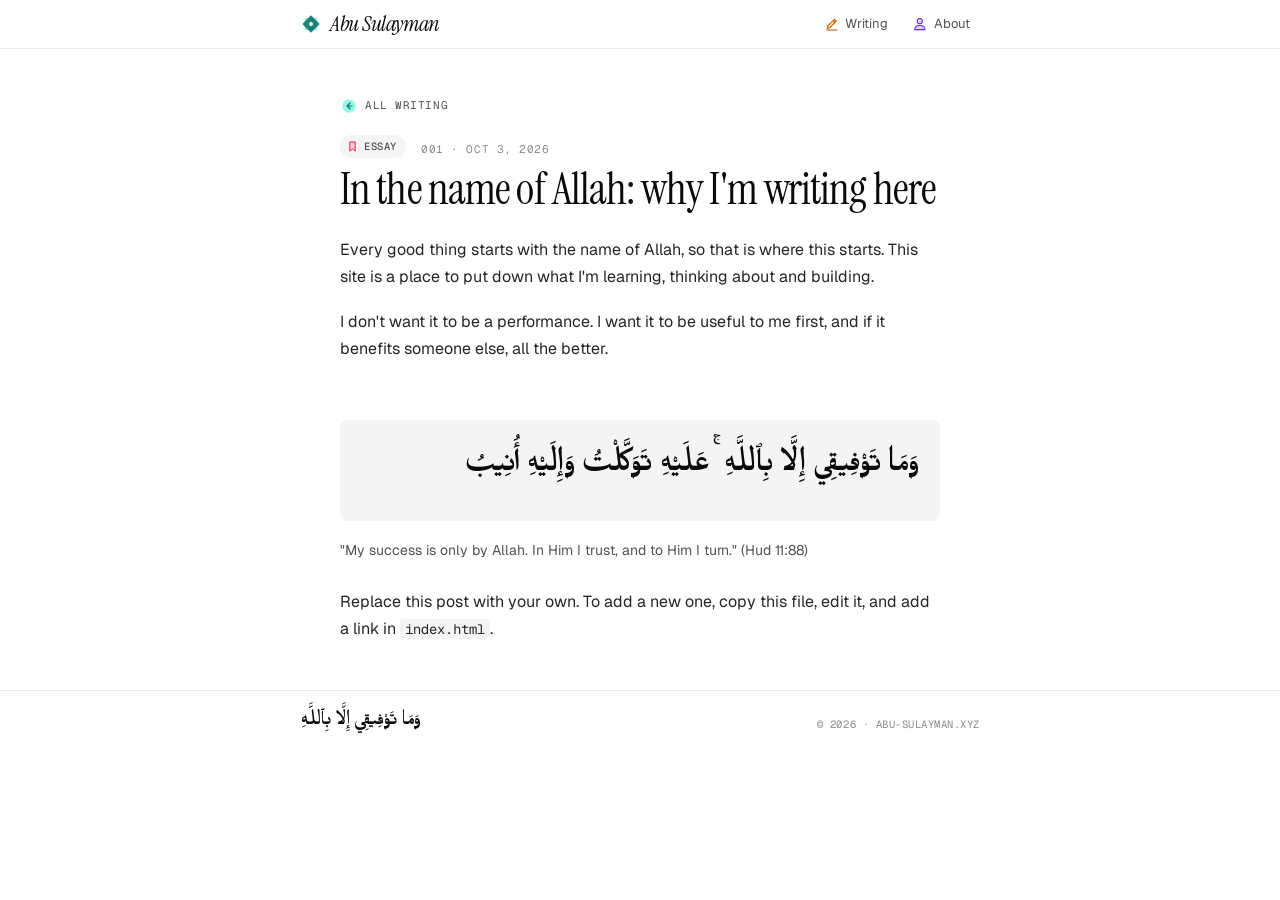
==== commit 4855a2bc: "New logo and italic serif name, duotone icons and tag chips Co-Authored-By: Claude Opus 5.5 (1M cont" ====
--- a/posts/bismillah.html
+++ b/posts/bismillah.html
@@ -11,25 +11,29 @@
   <link rel="stylesheet" href="../style.css">
 </head>
 <body>
+  <svg width="0" height="0" style="position:absolute" aria-hidden="true">
+  <symbol id="i-pen" viewBox="0 0 24 24"><path d="M5 19l1-4L16 5l3 3L9 18z" style="fill:var(--i2)"/><path d="M5 19l1-4L16 5l3 3L9 18zM14 7l3 3M4 21.5h16" style="fill:none;stroke:var(--i1)" stroke-width="1.6" stroke-linecap="round" stroke-linejoin="round"/></symbol>
+  <symbol id="i-user" viewBox="0 0 24 24"><circle cx="12" cy="8" r="4" style="fill:var(--i2);stroke:var(--i1)" stroke-width="1.6"/><path d="M4 21c0-4.2 3.6-6.5 8-6.5s8 2.3 8 6.5z" style="fill:var(--i2);stroke:var(--i1)" stroke-width="1.6" stroke-linejoin="round"/></symbol>
+  <symbol id="i-book" viewBox="0 0 24 24"><path d="M3 5.5c3-1.2 6-1 9 1V20c-3-2-6-2.2-9-1z" style="fill:var(--i2)"/><path d="M21 5.5c-3-1.2-6-1-9 1V20c3-2 6-2.2 9-1z" style="fill:var(--i2);opacity:.6"/><path d="M3 5.5c3-1.2 6-1 9 1V20c-3-2-6-2.2-9-1zM21 5.5c-3-1.2-6-1-9 1V20c3-2 6-2.2 9-1z" style="fill:none;stroke:var(--i1)" stroke-width="1.6" stroke-linejoin="round"/></symbol>
+  <symbol id="i-bookmark" viewBox="0 0 24 24"><path d="M7 3.5h10v17l-5-4-5 4z" style="fill:var(--i2);stroke:var(--i1)" stroke-width="1.6" stroke-linejoin="round"/></symbol>
+  <symbol id="i-back" viewBox="0 0 24 24"><circle cx="12" cy="12" r="9" style="fill:var(--i2)"/><path d="M13.5 8L9.5 12l4 4M10 12h6" style="fill:none;stroke:var(--i1)" stroke-width="1.6" stroke-linecap="round" stroke-linejoin="round"/></symbol>
+  </svg>
   <nav class="nav">
     <div class="wrap">
       <a class="brand" href="../">
-        <svg viewBox="0 0 100 100" fill="none" stroke="currentColor" stroke-width="7" aria-hidden="true">
-          <rect x="20" y="20" width="60" height="60"/>
-          <rect x="20" y="20" width="60" height="60" transform="rotate(45 50 50)"/>
-        </svg>
-        <span class="ar" lang="ar">أبو سليمان</span>
+        <svg class="mark" viewBox="0 0 100 100" aria-hidden="true"><rect x="22" y="22" width="56" height="56" fill="#99f6e4"/><rect x="22" y="22" width="56" height="56" transform="rotate(45 50 50)" fill="#0f766e" fill-opacity=".92"/><circle cx="50" cy="50" r="9" fill="#fff"/></svg>
+        <span class="name">Abu Sulayman</span>
       </a>
       <ul>
-        <li><a href="../#writing">Writing</a></li>
-        <li><a href="../#about">About</a></li>
+        <li><a href="../#writing"><svg class="ico amber" aria-hidden="true"><use href="#i-pen"/></svg>Writing</a></li>
+        <li><a href="../#about"><svg class="ico violet" aria-hidden="true"><use href="#i-user"/></svg>About</a></li>
       </ul>
     </div>
   </nav>
 
   <article class="article">
-    <a class="back mono" href="../#writing">← All writing</a>
-    <p class="mono">001 · Oct 3, 2026</p>
+    <a class="back mono" href="../#writing"><svg class="ico teal" aria-hidden="true"><use href="#i-back"/></svg>All writing</a>
+    <p class="mono"><span class="tag"><svg class="ico rose" aria-hidden="true"><use href="#i-bookmark"/></svg>Essay</span> 001 · Oct 3, 2026</p>
     <h1>In the name of Allah: why I'm writing here</h1>
 
     <p>Every good thing starts with the name of Allah, so that is where this starts. This site is a place to put down what I'm learning, thinking about and building.</p>
--- a/style.css
+++ b/style.css
@@ -57,10 +57,10 @@
 }
 .nav .wrap { display: flex; align-items: center; justify-content: space-between; height: 48px; }
 .brand { display: flex; align-items: center; gap: 8px; font-weight: 600; letter-spacing: -.01em; }
-.brand svg { width: 16px; height: 16px; }
-.brand .ar { font-family: var(--thuluth); font-size: 24px; font-weight: 400; line-height: 1; }
+.brand .mark { width: 22px; height: 22px; }
+.brand .name { font: italic 400 22px/1 var(--serif); letter-spacing: -.02em; }
 .nav ul { display: flex; gap: 4px; list-style: none; }
-.nav ul a { font-size: 13px; padding: 5px 10px; border-radius: var(--radius); color: var(--ink-2); transition: background .15s, color .15s; }
+.nav ul a { display: inline-flex; align-items: center; gap: 6px; font-size: 13px; padding: 5px 10px; border-radius: var(--radius); color: var(--ink-2); transition: background .15s, color .15s; }
 @media (hover: hover) { .nav ul a:hover { background: var(--wash); color: var(--ink); } }
 
 /* ---------- hero ---------- */
@@ -235,3 +235,21 @@
   * { animation: none !important; transition: none !important; }
   html { scroll-behavior: auto; }
 }
+
+/* ---------- duotone icons and tags ---------- */
+.ico { width: 1.2em; height: 1.2em; flex: none; --i1: #0f766e; --i2: #99f6e4; }
+.ico.amber { --i1: #b45309; --i2: #fde68a; }
+.ico.violet { --i1: #6d28d9; --i2: #ddd6fe; }
+.ico.rose { --i1: #be123c; --i2: #fecdd3; }
+.ico.teal { --i1: #0f766e; --i2: #99f6e4; }
+.section-head h2, .with-ico, .back { display: inline-flex; align-items: center; gap: 7px; }
+.section-head h2 .ico { width: 17px; height: 17px; }
+.with-ico .ico { width: 16px; height: 16px; }
+.back .ico { width: 18px; height: 18px; }
+.tag {
+  display: inline-flex; align-items: center; gap: 5px; margin-top: 8px;
+  font: 500 10.5px/1 var(--mono); letter-spacing: .05em; text-transform: uppercase; color: var(--ink-2);
+  background: var(--wash); border-radius: 99px; padding: 5px 9px 5px 6px;
+}
+.tag .ico { width: 13px; height: 13px; }
+.article .tag { margin: 0 8px 0 0; }
